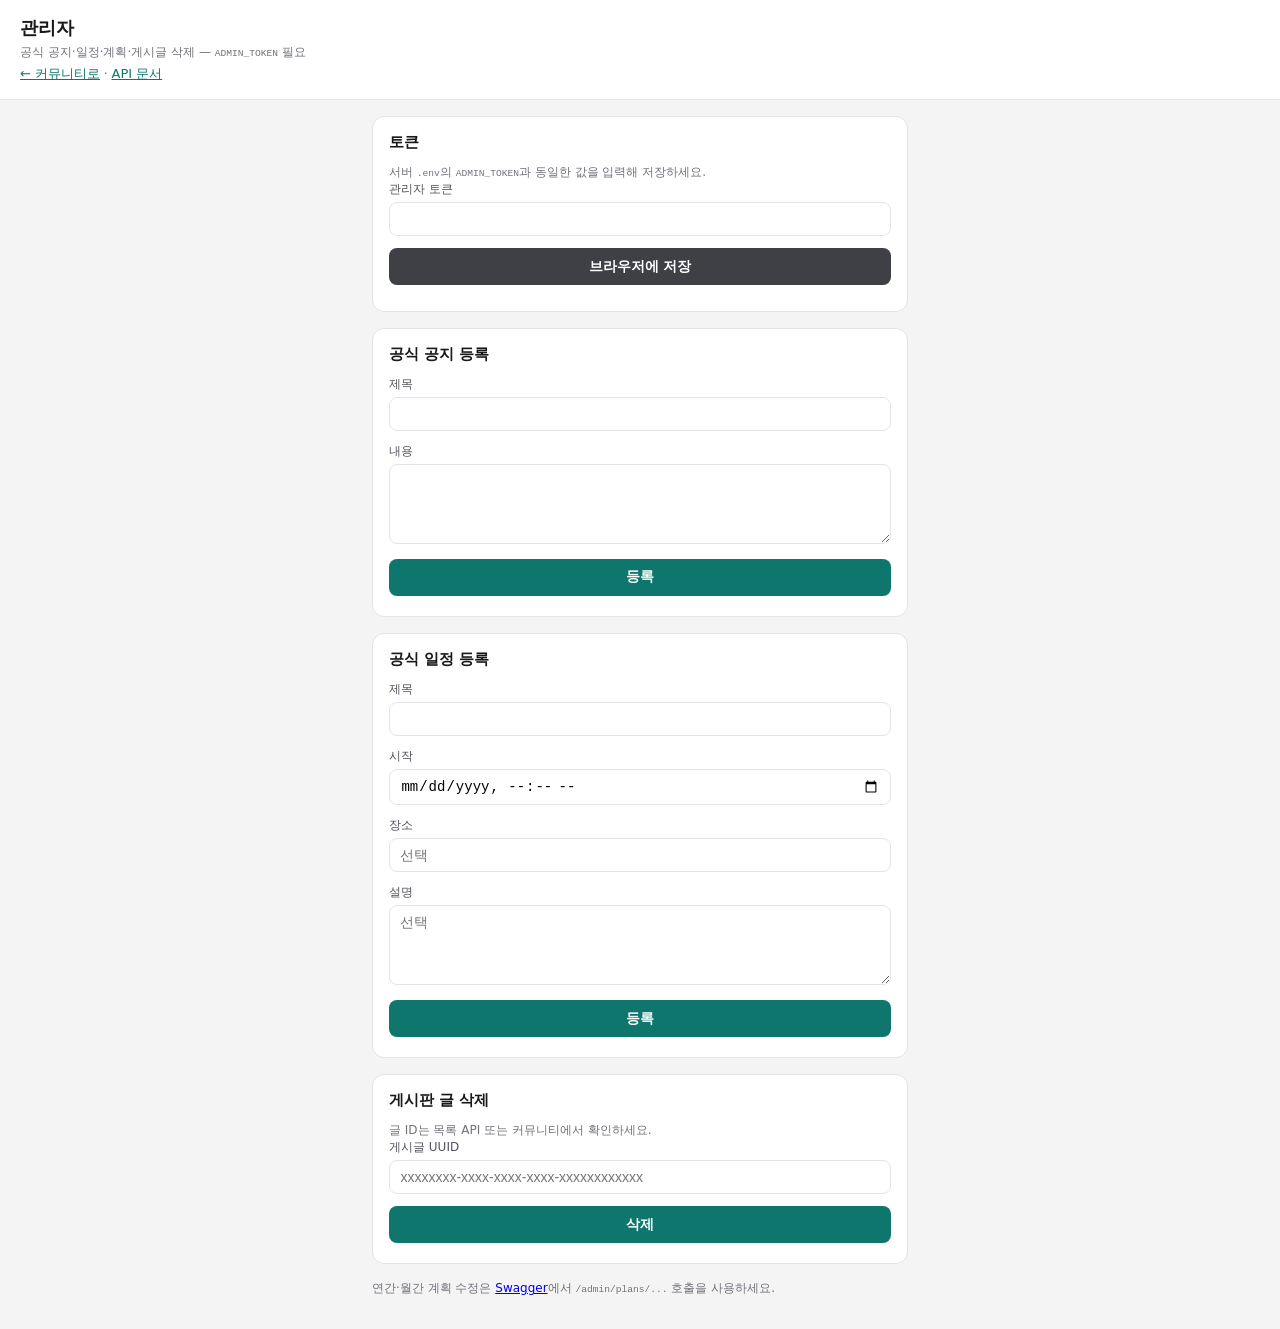
==== static/admin/index.html @ be703a5a "refactor: 관리자 API를 /admin으로 분리, /admin 관리자 UI 추가 Made-with: Cursor" ====
<!DOCTYPE html>
<html lang="ko">
  <head>
    <meta charset="utf-8" />
    <meta name="viewport" content="width=device-width, initial-scale=1" />
    <title>관리자 · Jaegun</title>
    <link rel="stylesheet" href="styles.css" />
  </head>
  <body>
    <header>
      <h1>관리자</h1>
      <p>공식 공지·일정·계획·게시글 삭제 — <code>ADMIN_TOKEN</code> 필요</p>
      <p><a class="back" href="/community/">← 커뮤니티로</a> · <a class="back" href="/docs">API 문서</a></p>
    </header>
    <main>
      <div id="alert" class="alert" role="alert" hidden></div>

      <section class="card">
        <h2>토큰</h2>
        <p class="hint">서버 <code>.env</code>의 <code>ADMIN_TOKEN</code>과 동일한 값을 입력해 저장하세요.</p>
        <label>
          관리자 토큰
          <input id="admin-token" type="password" autocomplete="off" />
        </label>
        <button type="button" class="btn-save" id="admin-token-save">브라우저에 저장</button>
        <p id="admin-token-hint" class="hint"></p>
      </section>

      <section class="card">
        <h2>공식 공지 등록</h2>
        <form id="form-announce">
          <label>제목 <input id="a-title" type="text" maxlength="200" required /></label>
          <label>내용 <textarea id="a-body"></textarea></label>
          <button type="submit">등록</button>
        </form>
      </section>

      <section class="card">
        <h2>공식 일정 등록</h2>
        <form id="form-event">
          <label>제목 <input id="e-title" type="text" maxlength="200" required /></label>
          <label>시작 <input id="e-starts" type="datetime-local" required /></label>
          <label>장소 <input id="e-loc" type="text" maxlength="300" placeholder="선택" /></label>
          <label>설명 <textarea id="e-desc" placeholder="선택"></textarea></label>
          <button type="submit">등록</button>
        </form>
      </section>

      <section class="card">
        <h2>게시판 글 삭제</h2>
        <p class="hint">글 ID는 목록 API 또는 커뮤니티에서 확인하세요.</p>
        <form id="form-del-post">
          <label>게시글 UUID <input id="del-post-id" type="text" placeholder="xxxxxxxx-xxxx-xxxx-xxxx-xxxxxxxxxxxx" required /></label>
          <button type="submit">삭제</button>
        </form>
      </section>

      <p class="hint">연간·월간 계획 수정은 <a href="/docs">Swagger</a>에서 <code>/admin/plans/...</code> 호출을 사용하세요.</p>
    </main>
    <script src="app.js" type="module"></script>
  </body>
</html>
---- static/admin/styles.css ----
:root {
  --a-bg: #f4f4f5;
  --a-ink: #18181b;
  --a-accent: #0f766e;
  --a-border: #e4e4e7;
}

* {
  box-sizing: border-box;
}

body {
  margin: 0;
  min-height: 100dvh;
  font-family: system-ui, -apple-system, "Segoe UI", Roboto, "Noto Sans KR", sans-serif;
  background: var(--a-bg);
  color: var(--a-ink);
}

header {
  border-bottom: 1px solid var(--a-border);
  background: #fff;
  padding: 1rem 1.25rem;
}

header h1 {
  margin: 0;
  font-size: 1.125rem;
}

header p {
  margin: 0.25rem 0 0;
  font-size: 0.75rem;
  color: #71717a;
}

main {
  max-width: 36rem;
  margin: 0 auto;
  padding: 1rem 1.25rem 2rem;
}

.card {
  background: #fff;
  border: 1px solid var(--a-border);
  border-radius: 0.75rem;
  padding: 1rem 1rem 1.25rem;
  margin-bottom: 1rem;
}

.card h2 {
  margin: 0 0 0.75rem;
  font-size: 0.9375rem;
}

label {
  display: block;
  font-size: 0.75rem;
  font-weight: 500;
  color: #52525b;
  margin-top: 0.75rem;
}

label:first-of-type {
  margin-top: 0;
}

input,
textarea {
  margin-top: 0.25rem;
  width: 100%;
  border: 1px solid var(--a-border);
  border-radius: 0.5rem;
  padding: 0.5rem 0.65rem;
  font-size: 0.875rem;
}

textarea {
  min-height: 5rem;
  resize: vertical;
}

button[type="submit"],
.btn-save {
  margin-top: 0.75rem;
  width: 100%;
  border: none;
  border-radius: 0.5rem;
  padding: 0.6rem;
  font-size: 0.875rem;
  font-weight: 600;
  color: #fff;
  background: var(--a-accent);
  cursor: pointer;
}

.btn-save {
  background: #3f3f46;
}

.btn-save:hover {
  background: #27272a;
}

.hint {
  margin: 0.35rem 0 0;
  font-size: 0.75rem;
  color: #71717a;
}

.alert {
  padding: 0.75rem 1rem;
  border-radius: 0.5rem;
  background: #fef9c3;
  border: 1px solid #fde047;
  color: #713f12;
  font-size: 0.8125rem;
  margin-bottom: 1rem;
}

a.back {
  font-size: 0.8125rem;
  color: var(--a-accent);
}

code {
  font-size: 0.8em;
}
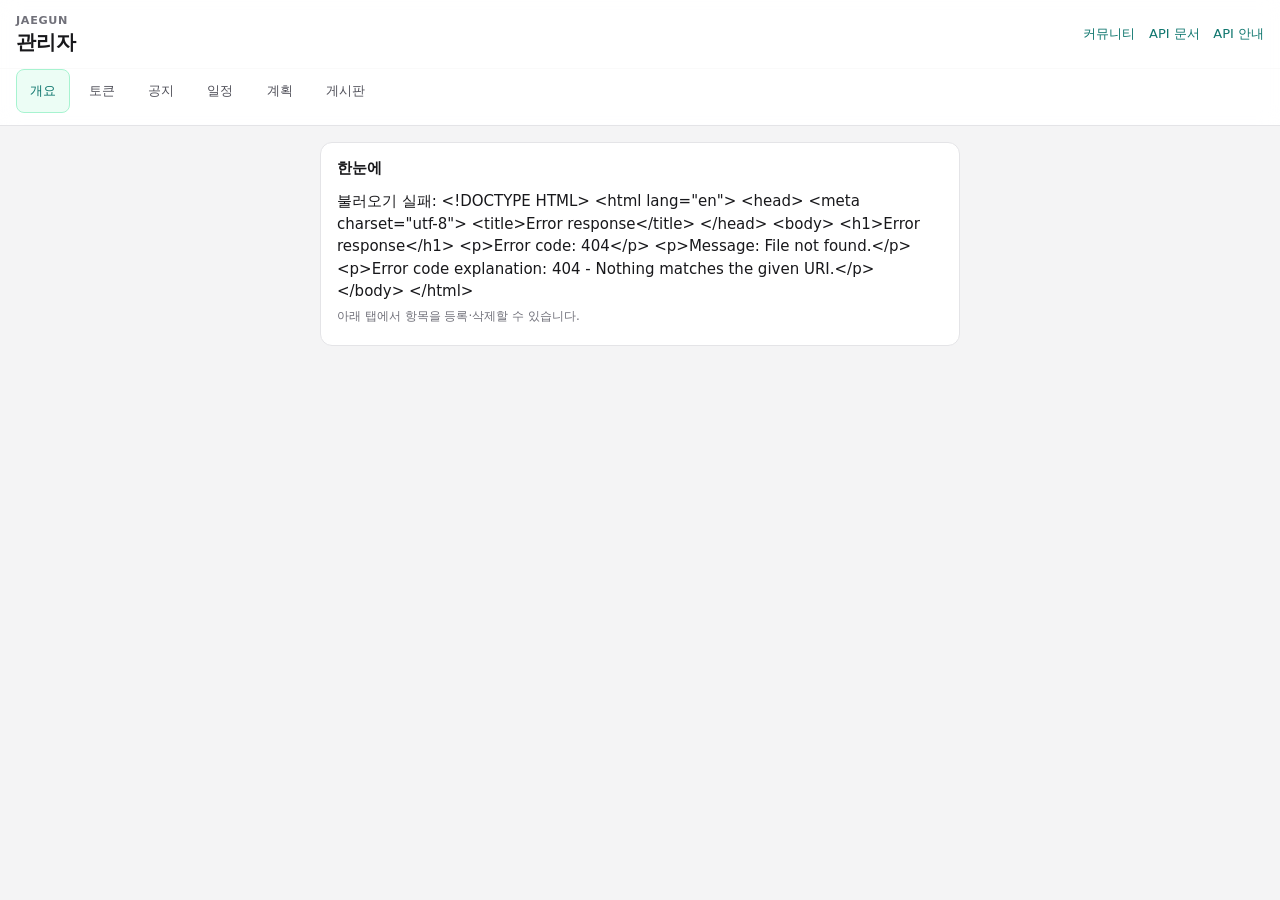
==== commit d2ad9334: "Jaegun: 커뮤니티·관리자 UI, Docker 배포, 프로젝트 루트 설정 - 공개 API, 정적 UI(static/community, static/admin), 관리자 app." ====
--- a/static/admin/index.html
+++ b/static/admin/index.html
@@ -2,61 +2,159 @@
 <html lang="ko">
   <head>
     <meta charset="utf-8" />
-    <meta name="viewport" content="width=device-width, initial-scale=1" />
+    <meta name="viewport" content="width=device-width, initial-scale=1, viewport-fit=cover" />
+    <meta name="color-scheme" content="light" />
+    <meta name="theme-color" content="#0f766e" />
     <title>관리자 · Jaegun</title>
     <link rel="stylesheet" href="styles.css" />
   </head>
-  <body>
-    <header>
-      <h1>관리자</h1>
-      <p>공식 공지·일정·계획·게시글 삭제 — <code>ADMIN_TOKEN</code> 필요</p>
-      <p><a class="back" href="/community/">← 커뮤니티로</a> · <a class="back" href="/docs">API 문서</a></p>
+  <body class="admin-body">
+    <header class="admin-top">
+      <div class="admin-top-inner">
+        <div>
+          <p class="eyebrow">Jaegun</p>
+          <h1>관리자</h1>
+        </div>
+        <div class="admin-top-links">
+          <a href="/community/">커뮤니티</a>
+          <a href="/docs">API 문서</a>
+          <a href="/">API 안내</a>
+        </div>
+      </div>
+      <nav class="tab-nav" aria-label="관리자 메뉴">
+        <button type="button" class="tab-btn active" data-tab="dash">개요</button>
+        <button type="button" class="tab-btn" data-tab="token">토큰</button>
+        <button type="button" class="tab-btn" data-tab="announce">공지</button>
+        <button type="button" class="tab-btn" data-tab="events">일정</button>
+        <button type="button" class="tab-btn" data-tab="plans">계획</button>
+        <button type="button" class="tab-btn" data-tab="board">게시판</button>
+      </nav>
     </header>
-    <main>
-      <div id="alert" class="alert" role="alert" hidden></div>
 
-      <section class="card">
-        <h2>토큰</h2>
-        <p class="hint">서버 <code>.env</code>의 <code>ADMIN_TOKEN</code>과 동일한 값을 입력해 저장하세요.</p>
-        <label>
-          관리자 토큰
-          <input id="admin-token" type="password" autocomplete="off" />
-        </label>
-        <button type="button" class="btn-save" id="admin-token-save">브라우저에 저장</button>
-        <p id="admin-token-hint" class="hint"></p>
-      </section>
+    <div class="admin-shell">
+      <main class="admin-main">
+        <div id="alert" class="alert" role="alert" hidden></div>
 
-      <section class="card">
-        <h2>공식 공지 등록</h2>
-        <form id="form-announce">
-          <label>제목 <input id="a-title" type="text" maxlength="200" required /></label>
-          <label>내용 <textarea id="a-body"></textarea></label>
-          <button type="submit">등록</button>
-        </form>
-      </section>
+        <section id="panel-dash" class="panel">
+          <div class="card">
+            <h2>한눈에</h2>
+            <p id="dash-summary" class="dash-summary">불러오는 중…</p>
+            <p class="hint">아래 탭에서 항목을 등록·삭제할 수 있습니다.</p>
+          </div>
+        </section>
 
-      <section class="card">
-        <h2>공식 일정 등록</h2>
-        <form id="form-event">
-          <label>제목 <input id="e-title" type="text" maxlength="200" required /></label>
-          <label>시작 <input id="e-starts" type="datetime-local" required /></label>
-          <label>장소 <input id="e-loc" type="text" maxlength="300" placeholder="선택" /></label>
-          <label>설명 <textarea id="e-desc" placeholder="선택"></textarea></label>
-          <button type="submit">등록</button>
-        </form>
-      </section>
+        <section id="panel-token" class="panel" hidden>
+          <div class="card">
+            <h2>관리자 토큰</h2>
+            <p class="hint">서버 <code>.env</code>의 <code>ADMIN_TOKEN</code>과 동일한 값을 저장하세요.</p>
+            <label>
+              토큰
+              <input id="admin-token" type="password" autocomplete="off" />
+            </label>
+            <button type="button" class="btn-secondary" id="admin-token-save">이 브라우저에 저장</button>
+            <p id="admin-token-hint" class="hint"></p>
+          </div>
+        </section>
 
-      <section class="card">
-        <h2>게시판 글 삭제</h2>
-        <p class="hint">글 ID는 목록 API 또는 커뮤니티에서 확인하세요.</p>
-        <form id="form-del-post">
-          <label>게시글 UUID <input id="del-post-id" type="text" placeholder="xxxxxxxx-xxxx-xxxx-xxxx-xxxxxxxxxxxx" required /></label>
-          <button type="submit">삭제</button>
-        </form>
-      </section>
+        <section id="panel-announce" class="panel" hidden>
+          <div class="card">
+            <h2>공식 공지 등록</h2>
+            <form id="form-announce">
+              <label>제목 <input id="a-title" type="text" maxlength="200" required /></label>
+              <label>내용 <textarea id="a-body"></textarea></label>
+              <button type="submit">등록</button>
+            </form>
+          </div>
+          <div class="card">
+            <h2>등록된 공지</h2>
+            <p id="announce-loading" class="muted">불러오는 중…</p>
+            <ul id="announce-list" class="item-list" hidden></ul>
+            <p id="announce-empty" class="muted" hidden>공지가 없습니다.</p>
+          </div>
+        </section>
 
-      <p class="hint">연간·월간 계획 수정은 <a href="/docs">Swagger</a>에서 <code>/admin/plans/...</code> 호출을 사용하세요.</p>
-    </main>
-    <script src="app.js" type="module"></script>
+        <section id="panel-events" class="panel" hidden>
+          <div class="card">
+            <h2>공식 일정 등록</h2>
+            <form id="form-event">
+              <label>제목 <input id="e-title" type="text" maxlength="200" required /></label>
+              <label>시작 <input id="e-starts" type="datetime-local" required /></label>
+              <label>장소 <input id="e-loc" type="text" maxlength="300" placeholder="선택" /></label>
+              <label>설명 <textarea id="e-desc" placeholder="선택"></textarea></label>
+              <button type="submit">등록</button>
+            </form>
+          </div>
+          <div class="card">
+            <h2>등록된 일정</h2>
+            <p id="events-loading" class="muted">불러오는 중…</p>
+            <ul id="event-list" class="item-list" hidden></ul>
+            <p id="event-empty" class="muted" hidden>일정이 없습니다.</p>
+          </div>
+        </section>
+
+        <section id="panel-plans" class="panel" hidden>
+          <div class="card">
+            <h2>연간 계획</h2>
+            <form id="form-annual">
+              <div class="row2">
+                <label>연도 <input id="an-year" type="number" min="2000" max="2100" required /></label>
+                <label>제목 <input id="an-title" type="text" maxlength="200" required /></label>
+              </div>
+              <label>내용 <textarea id="an-body"></textarea></label>
+              <button type="submit">연간 계획 등록</button>
+            </form>
+            <p id="annual-loading" class="muted">목록 불러오는 중…</p>
+            <ul id="annual-list" class="item-list tight" hidden></ul>
+          </div>
+          <div class="card">
+            <h2>월간 계획</h2>
+            <form id="form-monthly">
+              <div class="row3">
+                <label>연도 <input id="mo-year" type="number" min="2000" max="2100" required /></label>
+                <label>월
+                  <select id="mo-month" required>
+                    <option value="1">1</option>
+                    <option value="2">2</option>
+                    <option value="3">3</option>
+                    <option value="4">4</option>
+                    <option value="5">5</option>
+                    <option value="6">6</option>
+                    <option value="7">7</option>
+                    <option value="8">8</option>
+                    <option value="9">9</option>
+                    <option value="10">10</option>
+                    <option value="11">11</option>
+                    <option value="12">12</option>
+                  </select>
+                </label>
+                <label>제목 <input id="mo-title" type="text" maxlength="200" required /></label>
+              </div>
+              <label>내용 <textarea id="mo-body"></textarea></label>
+              <button type="submit">월간 계획 등록</button>
+            </form>
+            <div class="toolbar-inline">
+              <label class="inline">조회 연도
+                <input id="mo-list-year" type="number" min="2000" max="2100" />
+              </label>
+              <button type="button" class="btn-small" id="mo-refresh">목록 새로고침</button>
+            </div>
+            <p id="monthly-loading" class="muted">불러오는 중…</p>
+            <ul id="monthly-list" class="item-list tight" hidden></ul>
+            <p id="monthly-empty" class="muted" hidden>해당 연도에 월간 계획이 없습니다.</p>
+          </div>
+        </section>
+
+        <section id="panel-board" class="panel" hidden>
+          <div class="card">
+            <h2>게시판 글</h2>
+            <p class="hint">삭제 시 복구할 수 없습니다.</p>
+            <p id="board-loading" class="muted">불러오는 중…</p>
+            <ul id="board-list" class="item-list" hidden></ul>
+            <p id="board-empty" class="muted" hidden>글이 없습니다.</p>
+          </div>
+        </section>
+      </main>
+    </div>
+    <script src="app.js" defer></script>
   </body>
 </html>
--- a/static/admin/styles.css
+++ b/static/admin/styles.css
@@ -2,42 +2,169 @@
   --a-bg: #f4f4f5;
   --a-ink: #18181b;
   --a-accent: #0f766e;
+  --a-accent-hover: #0d9488;
   --a-border: #e4e4e7;
+  --a-danger: #b91c1c;
+  --a-danger-bg: #fef2f2;
+  --a-tap: 2.75rem;
+  --a-pad-x: max(1rem, env(safe-area-inset-left, 0px));
+  --a-pad-x-end: max(1rem, env(safe-area-inset-right, 0px));
+  --a-pad-top: max(0.75rem, env(safe-area-inset-top, 0px));
+  --a-pad-bottom: max(1.25rem, env(safe-area-inset-bottom, 0px));
 }
 
 * {
   box-sizing: border-box;
 }
 
-body {
+.admin-body {
   margin: 0;
   min-height: 100dvh;
+  min-height: 100svh;
   font-family: system-ui, -apple-system, "Segoe UI", Roboto, "Noto Sans KR", sans-serif;
   background: var(--a-bg);
   color: var(--a-ink);
-}
-
-header {
+  -webkit-text-size-adjust: 100%;
+}
+
+.admin-top {
+  position: sticky;
+  top: 0;
+  z-index: 20;
   border-bottom: 1px solid var(--a-border);
-  background: #fff;
-  padding: 1rem 1.25rem;
-}
-
-header h1 {
+  background: rgba(255, 255, 255, 0.92);
+  backdrop-filter: blur(10px);
+  -webkit-backdrop-filter: blur(10px);
+  padding-top: env(safe-area-inset-top, 0);
+}
+
+.admin-top-inner {
+  display: flex;
+  flex-wrap: wrap;
+  align-items: flex-end;
+  justify-content: space-between;
+  gap: 0.75rem 1rem;
+  padding: var(--a-pad-top) var(--a-pad-x-end) 0.75rem var(--a-pad-x);
+}
+
+.admin-top h1 {
   margin: 0;
-  font-size: 1.125rem;
-}
-
-header p {
-  margin: 0.25rem 0 0;
-  font-size: 0.75rem;
+  font-size: 1.25rem;
+  font-weight: 700;
+}
+
+.eyebrow {
+  margin: 0 0 0.15rem;
+  font-size: 0.7rem;
+  font-weight: 600;
+  letter-spacing: 0.06em;
+  text-transform: uppercase;
   color: #71717a;
 }
 
-main {
-  max-width: 36rem;
+.admin-top-links {
+  display: flex;
+  flex-wrap: wrap;
+  gap: 0.5rem 0.85rem;
+  font-size: 0.8125rem;
+  justify-content: flex-end;
+}
+
+.admin-top-links a {
+  color: var(--a-accent);
+  text-decoration: none;
+  padding: 0.35rem 0;
+  min-height: var(--a-tap);
+  display: inline-flex;
+  align-items: center;
+}
+
+.admin-top-links a:hover {
+  text-decoration: underline;
+}
+
+.tab-nav {
+  display: flex;
+  flex-wrap: wrap;
+  gap: 0.35rem;
+  padding: 0 var(--a-pad-x-end) 0.75rem var(--a-pad-x);
+  border-top: 1px solid #fafafa;
+}
+
+.tab-btn {
+  border: 1px solid transparent;
+  background: transparent;
+  color: #52525b;
+  font-size: 0.8125rem;
+  font-weight: 500;
+  padding: 0.5rem 0.8rem;
+  min-height: var(--a-tap);
+  border-radius: 0.5rem;
+  cursor: pointer;
+  -webkit-tap-highlight-color: transparent;
+  touch-action: manipulation;
+}
+
+.tab-btn:hover {
+  background: #f4f4f5;
+  color: var(--a-ink);
+}
+
+.tab-btn.active {
+  background: #ecfdf5;
+  color: var(--a-accent);
+  border-color: #a7f3d0;
+}
+
+.admin-shell {
+  max-width: 42rem;
   margin: 0 auto;
-  padding: 1rem 1.25rem 2rem;
+}
+
+.admin-main {
+  padding: 1rem var(--a-pad-x-end) 2rem var(--a-pad-x);
+  padding-bottom: calc(2rem + env(safe-area-inset-bottom, 0px));
+}
+
+/* 좁은 화면: 탭 가로 스크롤 + 큰 터치 영역 */
+@media (max-width: 639px) {
+  .admin-top-inner {
+    flex-direction: column;
+    align-items: flex-start;
+  }
+
+  .admin-top-links {
+    width: 100%;
+    justify-content: flex-start;
+    gap: 0.65rem 1rem;
+  }
+
+  .tab-nav {
+    flex-wrap: nowrap;
+    overflow-x: auto;
+    overflow-y: hidden;
+    -webkit-overflow-scrolling: touch;
+    scrollbar-width: none;
+    gap: 0.3rem;
+    padding-bottom: 0.65rem;
+    margin: 0 calc(-1 * var(--a-pad-x));
+    padding-left: var(--a-pad-x);
+    padding-right: var(--a-pad-x);
+    scroll-padding-inline: var(--a-pad-x);
+  }
+
+  .tab-nav::-webkit-scrollbar {
+    display: none;
+  }
+
+  .tab-btn {
+    flex: 0 0 auto;
+    white-space: nowrap;
+  }
+
+  .admin-main {
+    padding-top: 0.75rem;
+  }
 }
 
 .card {
@@ -53,6 +180,14 @@
   font-size: 0.9375rem;
 }
 
+.dash-summary {
+  margin: 0;
+  font-size: 0.9375rem;
+  line-height: 1.5;
+  word-break: keep-all;
+  overflow-wrap: anywhere;
+}
+
 label {
   display: block;
   font-size: 0.75rem;
@@ -66,13 +201,16 @@
 }
 
 input,
-textarea {
+textarea,
+select {
   margin-top: 0.25rem;
   width: 100%;
+  max-width: 100%;
   border: 1px solid var(--a-border);
   border-radius: 0.5rem;
-  padding: 0.5rem 0.65rem;
-  font-size: 0.875rem;
+  padding: 0.55rem 0.7rem;
+  /* iOS에서 포커스 시 자동 확대 방지 */
+  font-size: 1rem;
 }
 
 textarea {
@@ -80,26 +218,122 @@
   resize: vertical;
 }
 
-button[type="submit"],
-.btn-save {
+button[type="submit"] {
   margin-top: 0.75rem;
   width: 100%;
   border: none;
   border-radius: 0.5rem;
-  padding: 0.6rem;
-  font-size: 0.875rem;
+  padding: 0.7rem 0.85rem;
+  min-height: var(--a-tap);
+  font-size: 1rem;
   font-weight: 600;
   color: #fff;
   background: var(--a-accent);
   cursor: pointer;
-}
-
-.btn-save {
-  background: #3f3f46;
-}
-
-.btn-save:hover {
-  background: #27272a;
+  -webkit-tap-highlight-color: transparent;
+  touch-action: manipulation;
+}
+
+button[type="submit"]:hover {
+  background: var(--a-accent-hover);
+}
+
+button[type="submit"]:active {
+  opacity: 0.92;
+}
+
+.btn-secondary {
+  margin-top: 0.5rem;
+  width: auto;
+  min-width: 8rem;
+  min-height: var(--a-tap);
+  border: 1px solid var(--a-border);
+  border-radius: 0.5rem;
+  padding: 0.5rem 0.9rem;
+  font-size: 0.9375rem;
+  font-weight: 600;
+  color: #3f3f46;
+  background: #fff;
+  cursor: pointer;
+  -webkit-tap-highlight-color: transparent;
+  touch-action: manipulation;
+}
+
+.btn-secondary:hover {
+  background: #f4f4f5;
+}
+
+.btn-small {
+  flex-shrink: 0;
+  padding: 0.45rem 0.75rem;
+  min-height: 2.25rem;
+  min-width: 3.25rem;
+  font-size: 0.8125rem;
+  font-weight: 600;
+  border-radius: 0.4rem;
+  border: none;
+  cursor: pointer;
+  -webkit-tap-highlight-color: transparent;
+  touch-action: manipulation;
+}
+
+.btn-danger {
+  background: var(--a-danger-bg);
+  color: var(--a-danger);
+  border: 1px solid #fecaca;
+}
+
+.btn-danger:hover {
+  background: #fee2e2;
+}
+
+.btn-danger:active {
+  opacity: 0.92;
+}
+
+.row2,
+.row3 {
+  display: grid;
+  gap: 0.75rem;
+}
+
+.toolbar-inline {
+  display: flex;
+  flex-wrap: wrap;
+  align-items: flex-end;
+  gap: 0.75rem;
+  margin-top: 1rem;
+}
+
+.toolbar-inline label.inline {
+  margin-top: 0;
+  width: 100%;
+  min-width: 0;
+}
+
+.toolbar-inline input {
+  width: 100%;
+  max-width: 100%;
+}
+
+@media (min-width: 480px) {
+  .row2 {
+    grid-template-columns: 1fr 2fr;
+  }
+
+  .row3 {
+    grid-template-columns: 1fr 1fr 2fr;
+  }
+
+  .toolbar-inline label.inline {
+    flex: 0 0 auto;
+    width: auto;
+    min-width: 8rem;
+  }
+
+  .toolbar-inline input {
+    max-width: 8rem;
+  }
 }
 
 .hint {
@@ -108,21 +342,87 @@
   color: #71717a;
 }
 
+.muted {
+  color: #71717a;
+  font-size: 0.875rem;
+}
+
 .alert {
   padding: 0.75rem 1rem;
   border-radius: 0.5rem;
-  background: #fef9c3;
-  border: 1px solid #fde047;
-  color: #713f12;
-  font-size: 0.8125rem;
+  font-size: 0.875rem;
+  line-height: 1.45;
   margin-bottom: 1rem;
-}
-
-a.back {
-  font-size: 0.8125rem;
-  color: var(--a-accent);
+  overflow-wrap: anywhere;
+}
+
+.alert-ok {
+  background: #ecfdf5;
+  border: 1px solid #a7f3d0;
+  color: #065f46;
+}
+
+.alert-error {
+  background: #fef2f2;
+  border: 1px solid #fecaca;
+  color: #991b1b;
 }
 
 code {
   font-size: 0.8em;
 }
+
+.item-list {
+  list-style: none;
+  margin: 0.5rem 0 0;
+  padding: 0;
+}
+
+.item-list.tight .item-row {
+  padding: 0.5rem 0;
+}
+
+.item-row {
+  display: flex;
+  align-items: flex-start;
+  justify-content: space-between;
+  gap: 0.75rem;
+  padding: 0.65rem 0;
+  border-bottom: 1px solid var(--a-border);
+}
+
+@media (max-width: 479px) {
+  .item-row {
+    flex-direction: column;
+    align-items: stretch;
+    gap: 0.5rem;
+    padding: 0.75rem 0;
+  }
+
+  .item-row .btn-danger {
+    align-self: flex-end;
+    min-width: 4.5rem;
+  }
+}
+
+.item-row:last-child {
+  border-bottom: none;
+}
+
+.item-main {
+  flex: 1;
+  min-width: 0;
+}
+
+.item-main strong {
+  display: block;
+  font-size: 0.875rem;
+  font-weight: 600;
+}
+
+.item-meta {
+  display: block;
+  margin-top: 0.2rem;
+  font-size: 0.75rem;
+  color: #71717a;
+}
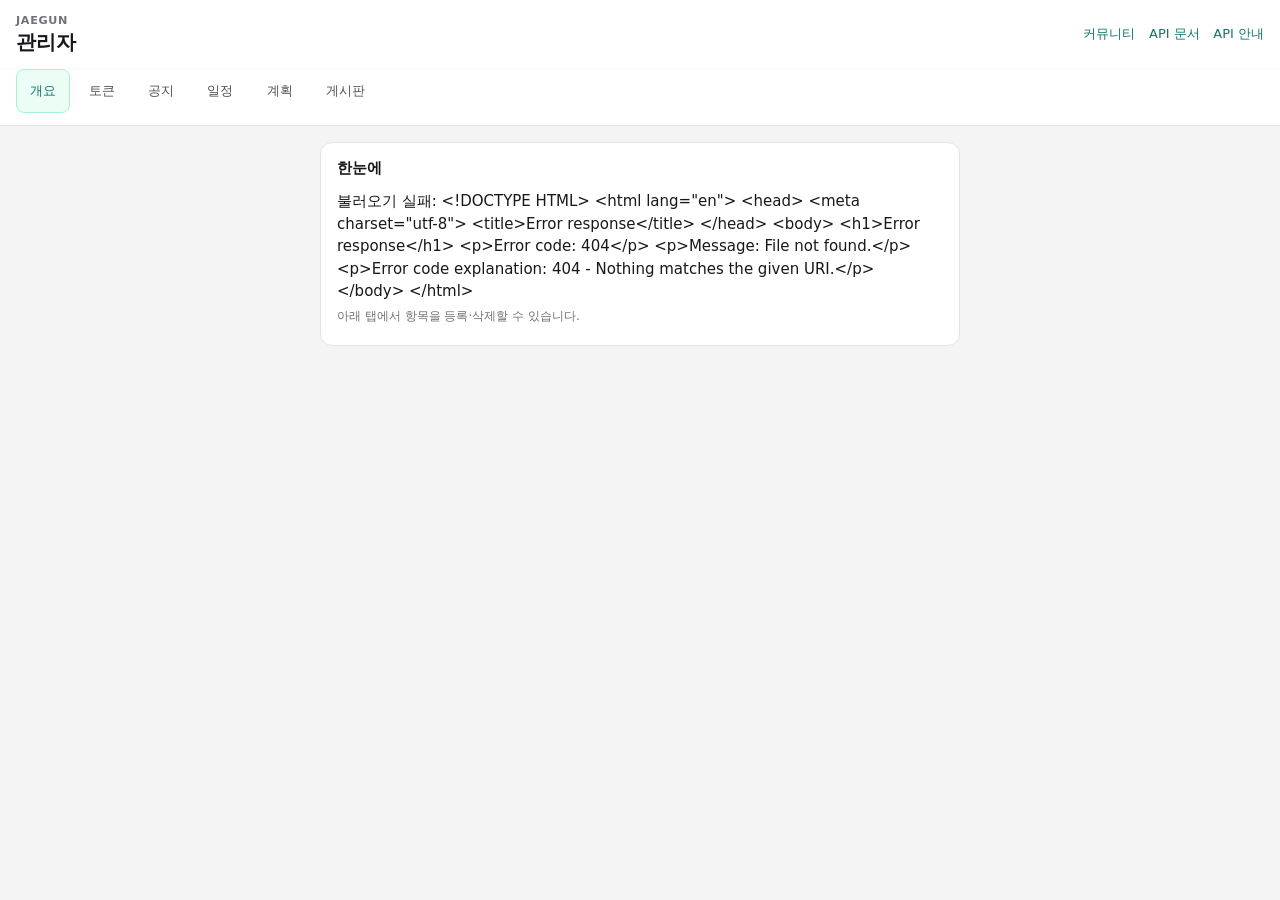
==== commit bd945e36: "feat: Add event survey functionality and ticket management - Introduced survey_url and survey_label " ====
--- a/static/admin/index.html
+++ b/static/admin/index.html
@@ -80,7 +80,25 @@
               <label>제목 <input id="e-title" type="text" maxlength="200" required /></label>
               <label>시작 <input id="e-starts" type="datetime-local" required /></label>
               <label>장소 <input id="e-loc" type="text" maxlength="300" placeholder="선택" /></label>
-              <label>설명 <textarea id="e-desc" placeholder="선택"></textarea></label>
+              <label>설명 <textarea id="e-desc" placeholder="선택 — 모임 상세 안내(참가자에게 표시)"></textarea></label>
+              <label
+                >설문 링크 (Google 폼 등, 선택)
+                <input
+                  id="e-survey-url"
+                  type="url"
+                  maxlength="2000"
+                  placeholder="https://docs.google.com/forms/..."
+                /></label
+              >
+              <label
+                >설문 영역 제목
+                <input
+                  id="e-survey-label"
+                  type="text"
+                  maxlength="200"
+                  placeholder="참석 여부 설문조사"
+                /></label
+              >
               <button type="submit">등록</button>
             </form>
           </div>
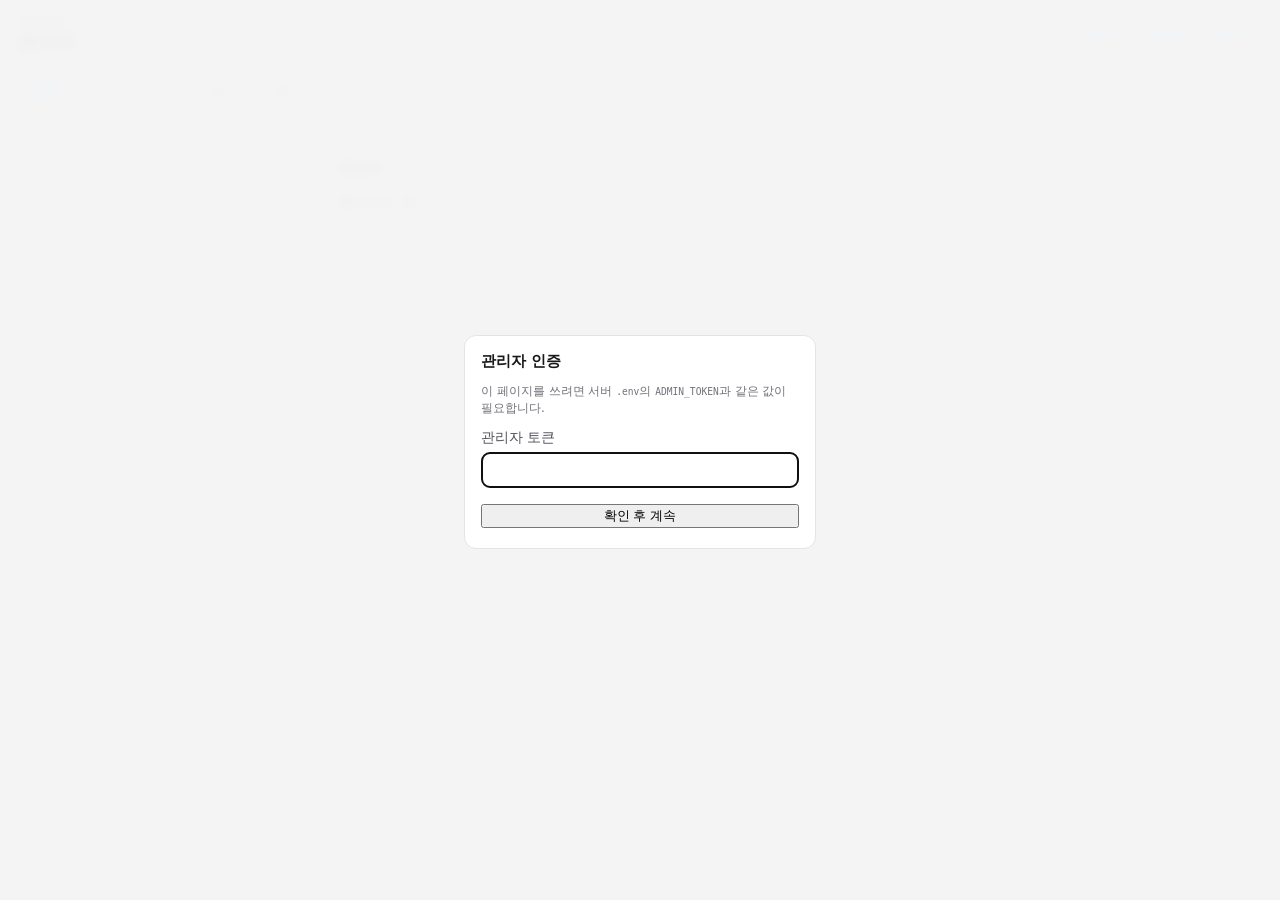
==== commit 94c5beb7: "feat: Enhance user management and event features - Added user authentication and profile management " ====
--- a/static/admin/index.html
+++ b/static/admin/index.html
@@ -9,6 +9,18 @@
     <link rel="stylesheet" href="styles.css" />
   </head>
   <body class="admin-body">
+    <div id="admin-gate" class="admin-gate" role="dialog" aria-modal="true" aria-labelledby="admin-gate-title" hidden>
+      <div class="admin-gate-card card">
+        <h2 id="admin-gate-title">관리자 인증</h2>
+        <p class="hint">이 페이지를 쓰려면 서버 <code>.env</code>의 <code>ADMIN_TOKEN</code>과 같은 값이 필요합니다.</p>
+        <label>
+          관리자 토큰
+          <input id="gate-token-input" type="password" autocomplete="off" />
+        </label>
+        <button type="button" class="btn-issue" id="gate-submit">확인 후 계속</button>
+        <p id="gate-error" class="alert alert-error" role="alert" hidden></p>
+      </div>
+    </div>
     <header class="admin-top">
       <div class="admin-top-inner">
         <div>
--- a/static/admin/styles.css
+++ b/static/admin/styles.css
@@ -426,3 +426,43 @@
   font-size: 0.75rem;
   color: #71717a;
 }
+
+.admin-gate {
+  position: fixed;
+  inset: 0;
+  z-index: 1000;
+  display: flex;
+  align-items: center;
+  justify-content: center;
+  padding: var(--a-pad-x);
+  background: rgba(244, 244, 245, 0.97);
+  backdrop-filter: blur(6px);
+}
+
+.admin-gate[hidden] {
+  display: none !important;
+}
+
+.admin-gate-card {
+  width: 100%;
+  max-width: 22rem;
+}
+
+.admin-gate-card label {
+  display: block;
+  margin-top: 0.75rem;
+  font-size: 0.875rem;
+}
+
+.admin-gate-card input {
+  width: 100%;
+  margin-top: 0.35rem;
+  padding: 0.5rem 0.65rem;
+  border-radius: 0.5rem;
+  border: 1px solid var(--a-border);
+}
+
+.admin-gate-card .btn-issue {
+  width: 100%;
+  margin-top: 1rem;
+}
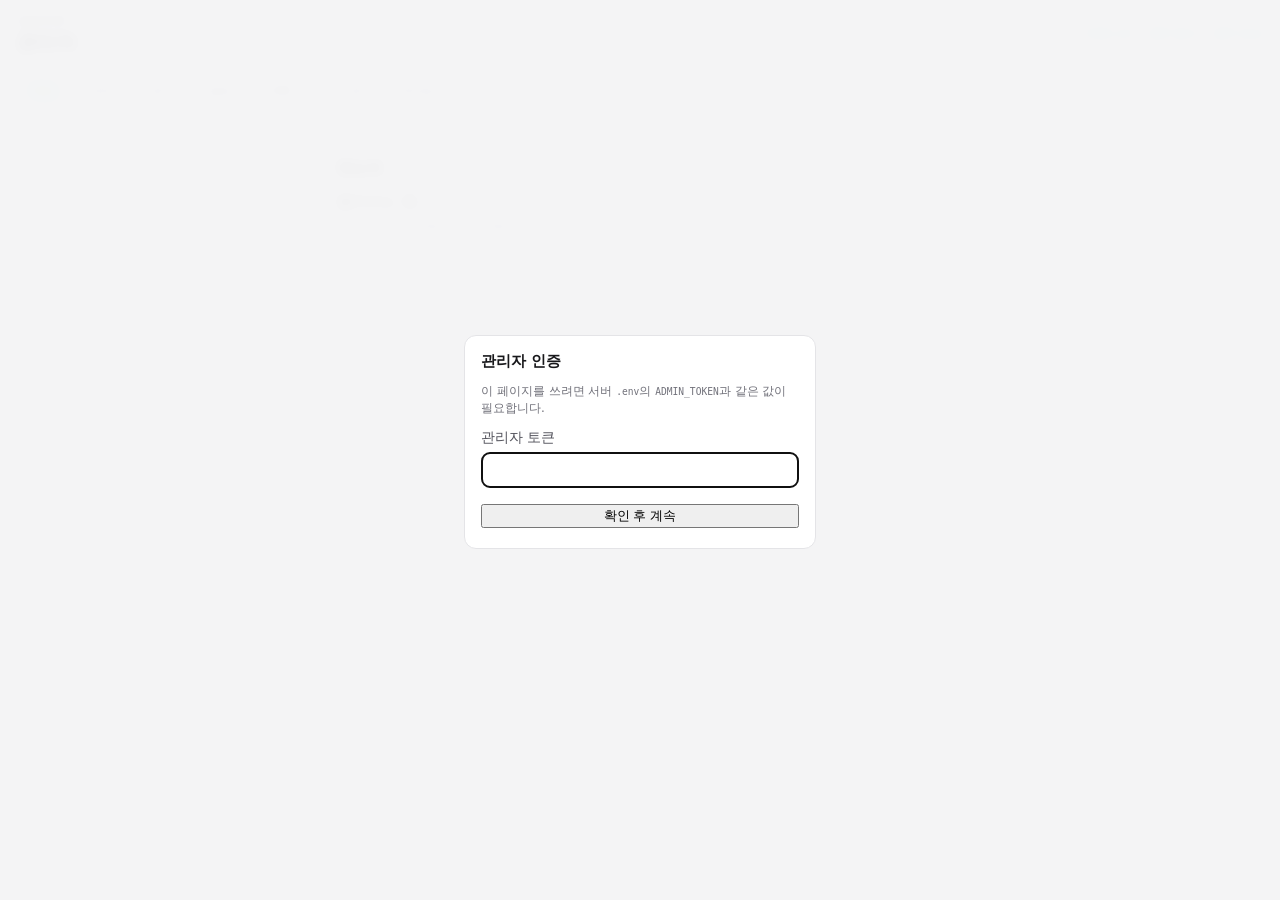
==== commit 663d6d1d: "feat: Add Big Meeting ticket management and UI components - Introduced BigMeetingTicket model for ma" ====
--- a/static/admin/index.html
+++ b/static/admin/index.html
@@ -40,6 +40,7 @@
         <button type="button" class="tab-btn" data-tab="events">일정</button>
         <button type="button" class="tab-btn" data-tab="plans">계획</button>
         <button type="button" class="tab-btn" data-tab="board">게시판</button>
+        <button type="button" class="tab-btn" data-tab="bigmeet">큰모임</button>
       </nav>
     </header>
 
@@ -174,6 +175,20 @@
           </div>
         </section>
 
+        <section id="panel-bigmeet" class="panel" hidden>
+          <div class="card">
+            <h2>큰모임 순번</h2>
+            <p class="hint">참석자가 앱에서 받은 번호와 프로필·연락처를 확인할 수 있습니다. 새 행사 전에만 초기화하세요.</p>
+            <div style="display: flex; gap: 0.5rem; flex-wrap: wrap; margin-bottom: 0.75rem">
+              <button type="button" class="btn-secondary btn-small" id="bigmeet-refresh">목록 새로고침</button>
+              <button type="button" class="btn-danger btn-small" id="bigmeet-clear">전체 초기화…</button>
+            </div>
+            <p id="bigmeet-loading" class="muted">불러오는 중…</p>
+            <ul id="bigmeet-list" class="item-list" hidden></ul>
+            <p id="bigmeet-empty" class="muted" hidden>아직 부여된 번호가 없습니다.</p>
+          </div>
+        </section>
+
         <section id="panel-board" class="panel" hidden>
           <div class="card">
             <h2>게시판 글</h2>
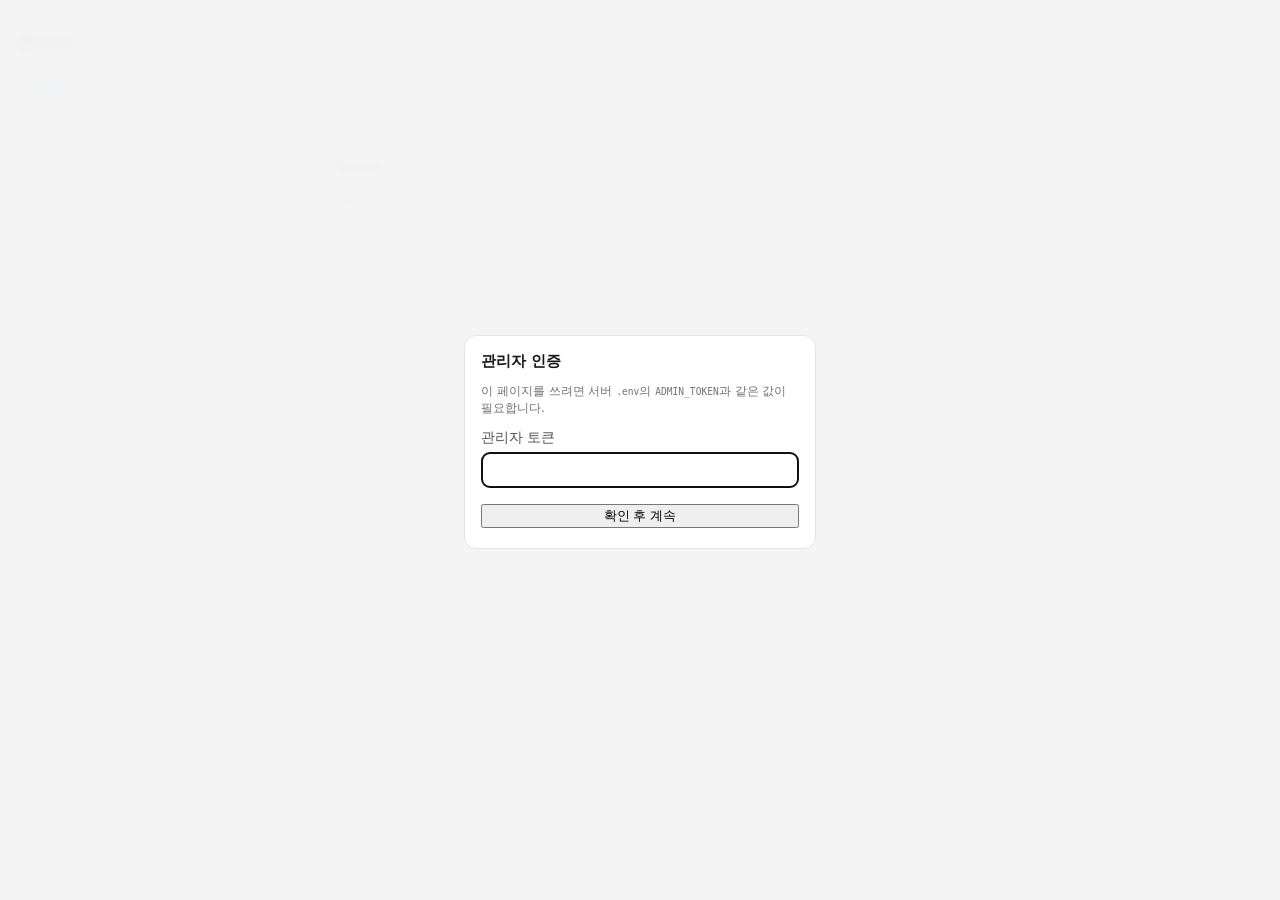
==== commit ecfb089b: "feat: Implement organization management and deletion request features - Added models for Organizatio" ====
--- a/static/admin/index.html
+++ b/static/admin/index.html
@@ -40,6 +40,7 @@
         <button type="button" class="tab-btn" data-tab="events">일정</button>
         <button type="button" class="tab-btn" data-tab="plans">계획</button>
         <button type="button" class="tab-btn" data-tab="board">게시판</button>
+        <button type="button" class="tab-btn" data-tab="orgdel">공동체 삭제</button>
         <button type="button" class="tab-btn" data-tab="bigmeet">큰모임</button>
       </nav>
     </header>
@@ -74,6 +75,12 @@
             <h2>공식 공지 등록</h2>
             <form id="form-announce">
               <label>제목 <input id="a-title" type="text" maxlength="200" required /></label>
+              <label
+                >공동체 (선택)
+                <select id="a-org">
+                  <option value="">전체 공지 (소속 없음)</option>
+                </select></label
+              >
               <label>내용 <textarea id="a-body"></textarea></label>
               <button type="submit">등록</button>
             </form>
@@ -111,6 +118,12 @@
                   maxlength="200"
                   placeholder="참석 여부 설문조사"
                 /></label
+              >
+              <label
+                >공동체 (선택)
+                <select id="e-org">
+                  <option value="">전체 일정 (소속 없음)</option>
+                </select></label
               >
               <button type="submit">등록</button>
             </form>
@@ -192,10 +205,21 @@
         <section id="panel-board" class="panel" hidden>
           <div class="card">
             <h2>게시판 글</h2>
-            <p class="hint">삭제 시 복구할 수 없습니다.</p>
+            <p class="hint">목록은 관리자 전용 상세 API로 불러옵니다. 익명 글의 실제 작성자를 확인할 수 있습니다. 삭제 시 복구할 수 없습니다.</p>
             <p id="board-loading" class="muted">불러오는 중…</p>
             <ul id="board-list" class="item-list" hidden></ul>
             <p id="board-empty" class="muted" hidden>글이 없습니다.</p>
+          </div>
+        </section>
+
+        <section id="panel-orgdel" class="panel" hidden>
+          <div class="card">
+            <h2>공동체 삭제 신청</h2>
+            <p class="hint">공동체 관리자가 신청하면 여기 대기 목록에 표시됩니다. 승인 시 해당 공동체와 하위 트리가 비활성화(soft delete)됩니다.</p>
+            <button type="button" class="btn-secondary btn-small" id="orgdel-refresh">목록 새로고침</button>
+            <p id="orgdel-loading" class="muted" style="margin-top: 0.75rem">불러오는 중…</p>
+            <ul id="orgdel-list" class="item-list" hidden></ul>
+            <p id="orgdel-empty" class="muted" hidden>대기 중인 삭제 신청이 없습니다.</p>
           </div>
         </section>
       </main>
